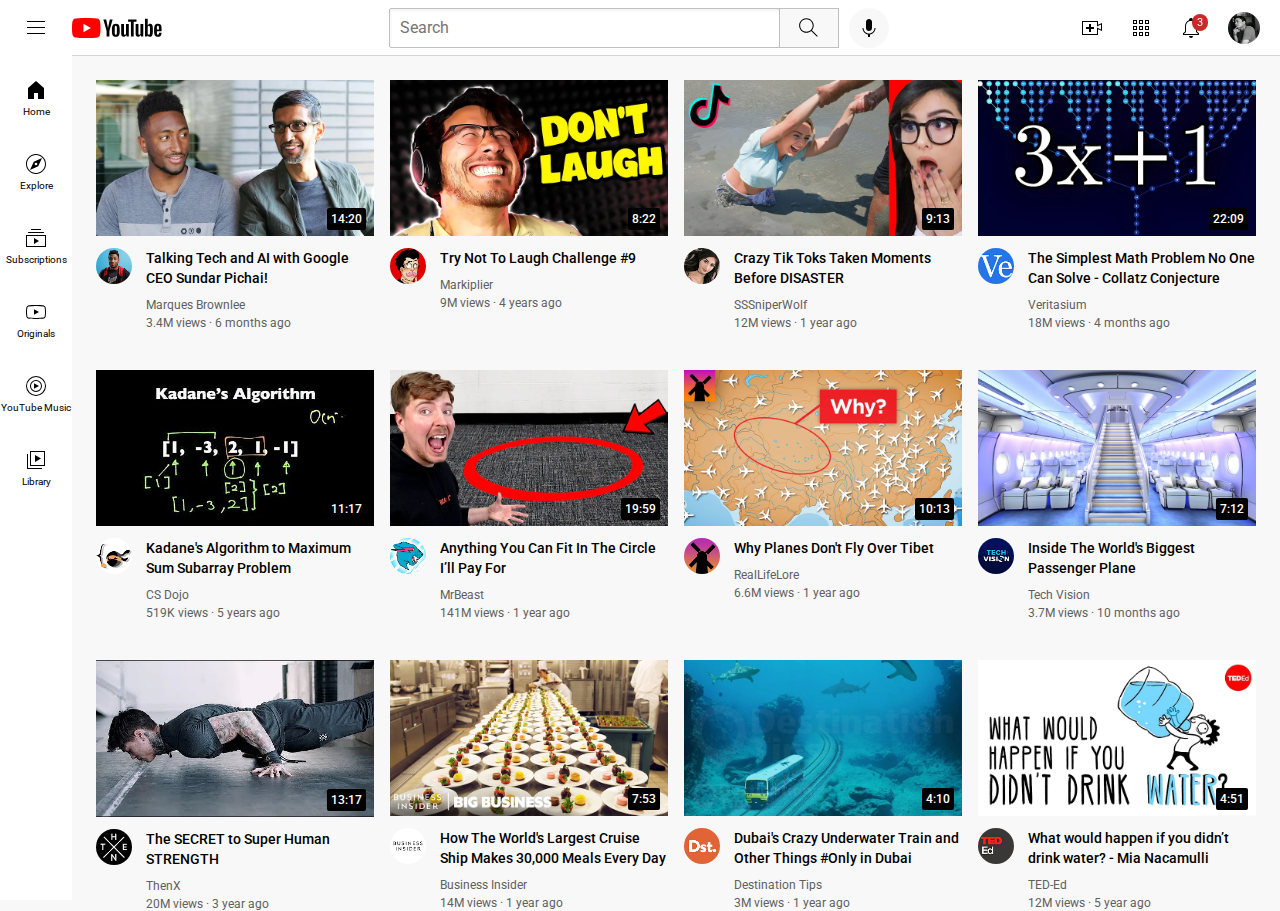
==== index.html @ 328d3a6a "youtube.html named as index.html now" ====
<!DOCTYPE html>
<html lang="en">

<head>
    <meta charset="UTF-8">
    <meta http-equiv="X-UA-Compatible" content="IE=edge">
    <meta name="viewport" content="width=device-width, initial-scale=1.0">
    <link rel="icon" type="image/png" sizes="32x32" href="icons/youtube-icon.png">
    <link rel="preconnect" href="https://fonts.googleapis.com">
    <link rel="preconnect" href="https://fonts.gstatic.com" crossorigin>
    <link href="https://fonts.googleapis.com/css2?family=Roboto:wght@400;500;700&display=swap" rel="stylesheet">
    <link rel="stylesheet" href="styles/video.css">
    <link rel="stylesheet" href="styles/header.css">
    <link rel="stylesheet" href="styles/general.css">
    <link rel="stylesheet" href="styles/sidebar.css">
    <title>YouTubeDummy.com</title>
</head>

<body>

    <div class="header">
        <div class="left-section">
            <img src="icons/hamburger-menu.svg" class="hamburger-menu">
            <img src="icons/youtube-logo.svg" class="youtube-logo">
        </div>
        <div class="middle-section">
            <input type="text" class="search-bar" placeholder="Search">
            <button class="search-btn">
                <img src="icons/search.svg" class="search-icon">
                <div class="tooltip">Search</div>
            </button>
            <button class="voice-search-btn">
                <img src="icons/voice-search-icon.svg" class="voice-search-icon">
                <div class="tooltip">Search with your voice</div>
            </button>
        </div>
        <div class="right-section">
            <div class="tooltip-wrapper">
                <img src="icons/upload.svg" class="upload-icon">
                <div class="tooltip">Create</div>
            </div>
            <div class="tooltip-wrapper">
                <img src="icons/youtube-apps.svg" class="youtube-apps-icon">
                <div class="tooltip">YouTube apps</div>
            </div>
            <div class="notifications-icon-container">
                <img src="icons/notifications.svg" class="notifications-icon">
                <div class="notifications-count">3</div>
                <div class="tooltip">Notifications</div>
            </div>
            <img src="channel-picture/my-channel.jpg" class="current-user-icon">
        </div>
    </div>

    <div class="sidebar">
        <div class="sidebar-link">
            <img src="icons/home.svg">
            <div>Home</div>
        </div>
        <div class="sidebar-link">
            <img src="icons/explore.svg">
            <div>Explore</div>
        </div>
        <div class="sidebar-link">
            <img src="icons/subscriptions.svg">
            <div>Subscriptions</div>
        </div>
        <div class="sidebar-link">
            <img src="icons/originals.svg">
            <div>Originals</div>
        </div>
        <div class="sidebar-link">
            <img src="icons/youtube-music.svg">
            <div>YouTube Music</div>
        </div>
        <div class="sidebar-link">
            <img src="icons/library.svg">
            <div>Library</div>
        </div>
    </div>

    <div class="video-grid">
        <div class="video-preview">

            <div class="thumbnail-row">
                <a href="https://www.youtube.com/watch?v=n2RNcPRtAiY&ab_channel=MarquesBrownlee" target="_blank"><img
                        src="thumbnails/thumbnail-1.webp" alt="thumbnail1" class="thumbnail"></a>
                <div class="video-time">14:20</div>
            </div>
            <div class="video-info-grid">
                <div class="channel-picutre"><a href="https://www.youtube.com/c/mkbhd" target="_blank"><img
                            class="profile-picture" src="channel-picture/channel-1.jpeg" alt="channel picture"></a>
                </div>
                <div class="video-info">
                    <a href="https://www.youtube.com/watch?v=n2RNcPRtAiY&ab_channel=MarquesBrownlee" target="_blank">
                        <p class="video-title">Talking Tech and AI with Google CEO Sundar Pichai!</p>
                    </a>
                    <a href="https://www.youtube.com/c/mkbhd" target="_blank">
                        <p class="video-author">Marques Brownlee</p>
                    </a>
                    <p class="video-stats">3.4M views &middot; 6 months ago</p>
                </div>
            </div>

        </div>

        <div class="video-preview">

            <div class="thumbnail-row">
                <a href="https://www.youtube.com/watch?v=mP0RAo9SKZk&ab_channel=Markiplier" target="_blank"><img
                        src="thumbnails/thumbnail-2.webp" alt="thumbnail2" class="thumbnail"></a>
                <div class="video-time">8:22</div>
            </div>
            <div class="video-info-grid">
                <div class="channel-picutre"><a href="https://www.youtube.com/c/markiplier" target="_blank"><img
                            class="profile-picture" src="channel-picture/channel-2.jpeg" alt="channel picture"></a>
                </div>
                <div class="video-info">
                    <a href="https://www.youtube.com/watch?v=mP0RAo9SKZk&ab_channel=Markiplier" target="_blank">
                        <p class="video-title">Try Not To Laugh Challenge #9</p>
                    </a>
                    <a href="https://www.youtube.com/c/markiplier" target="_blank">
                        <p class="video-author">Markiplier</p>
                    </a>
                    <p class="video-stats">9M views &middot; 4 years ago</p>
                </div>
            </div>

        </div>

        <div class="video-preview">

            <div class="thumbnail-row"><a href="https://www.youtube.com/watch?v=FgjPQQeTh1w&ab_channel=SSSniperWolf"
                    target="_blank"><img src="thumbnails/thumbnail-3.webp" alt="thumbnail3" class="thumbnail"></a>
                <div class="video-time">9:13</div>
            </div>
            <div class="video-info-grid">
                <div class="channel-picutre"><a href="https://www.youtube.com/user/SSSniperWolf" target="_blank"> <img
                            class="profile-picture" src="channel-picture/channel-3.jpeg" alt="channel picture"></a>
                </div>
                <div class="video-info">
                    <a href="https://www.youtube.com/watch?v=FgjPQQeTh1w&ab_channel=SSSniperWolf" target="_blank">
                        <p class="video-title">Crazy Tik Toks Taken Moments Before DISASTER</p>
                    </a>
                    <a href="https://www.youtube.com/user/SSSniperWolf" target="_blank">
                        <p class="video-author">SSSniperWolf</p>
                    </a>
                    <p class="video-stats">12M views &middot; 1 year ago</p>
                </div>
            </div>

        </div>

        <div class="video-preview">

            <div class="thumbnail-row">
                <a href="https://www.youtube.com/watch?v=094y1Z2wpJg&ab_channel=Veritasium" target="_blank"><img
                        src="thumbnails/thumbnail-4.webp" alt="thumbnail4" class="thumbnail"></a>
                <div class="video-time">22:09</div>
            </div>
            <div class="video-info-grid">
                <div class="channel-picutre">
                    <a href="https://www.youtube.com/c/veritasium" target="_blank"><img class="profile-picture"
                            src="channel-picture/channel-4.jpeg" alt="channel picture"></a>
                </div>
                <div class="video-info">
                    <a href="https://www.youtube.com/watch?v=094y1Z2wpJg&ab_channel=Veritasium" target="_blank">
                        <p class="video-title">The Simplest Math Problem No One Can Solve - Collatz Conjecture</p>
                    </a>
                    <a href="https://www.youtube.com/c/veritasium" target="_blank">
                        <p class="video-author">Veritasium</p>
                    </a>
                    <p class="video-stats">18M views &middot; 4 months ago</p>
                </div>
            </div>

        </div>

        <div class="video-preview">

            <div class="thumbnail-row"><a href="https://www.youtube.com/watch?v=86CQq3pKSUw&ab_channel=CSDojo"
                    target="_blank"><img src="thumbnails/thumbnail-5.webp" alt="thumbnail5" class="thumbnail"></a>
                <div class="video-time">11:17</div>
            </div>
            <div class="video-info-grid">
                <div class="channel-picutre">
                    <a href="https://www.youtube.com/c/CSDojo" target="_blank"><img class="profile-picture"
                            src="channel-picture/channel-5.jpeg" alt="channel picture"></a>
                </div>
                <div class="video-info">
                    <a href="https://www.youtube.com/watch?v=86CQq3pKSUw&ab_channel=CSDojo" target="_blank">
                        <p class="video-title">Kadane's Algorithm to Maximum Sum Subarray Problem</p>
                    </a>
                    <a href="https://www.youtube.com/c/CSDojo" target="_blank">
                        <p class="video-author">CS Dojo</p>
                    </a>
                    <p class="video-stats">519K views &middot; 5 years ago</p>
                </div>
            </div>

        </div>

        <div class="video-preview">
            <div class="thumbnail-row"><a href="https://www.youtube.com/watch?v=yXWw0_UfSFg&ab_channel=MrBeast"
                    target="_blank"><img src="thumbnails/thumbnail-6.webp" alt="thumbnail6" class="thumbnail"></a>
                <div class="video-time">19:59</div>
            </div>
            <div class="video-info-grid">
                <div class="channel-picutre">
                    <a href="https://www.youtube.com/channel/UCX6OQ3DkcsbYNE6H8uQQuVA" target="_blank"> <img
                            class="profile-picture" src="channel-picture/channel-6.jpeg" alt="channel picture"></a>
                </div>
                <div class="video-info">
                    <a href="https://www.youtube.com/watch?v=yXWw0_UfSFg&ab_channel=MrBeast" target="_blank">
                        <p class="video-title">Anything You Can Fit In The Circle I’ll Pay For</p>
                    </a>
                    <a href="https://www.youtube.com/channel/UCX6OQ3DkcsbYNE6H8uQQuVA" target="_blank">
                        <p class="video-author">MrBeast</p>
                    </a>
                    <p class="video-stats">141M views &middot; 1 year ago</p>
                </div>
            </div>

        </div>

        <div class="video-preview">

            <div class="thumbnail-row">
                <a href="https://www.youtube.com/watch?v=fNVa1qMbF9Y&ab_channel=RealLifeLore" target="_blank"><img
                        src="thumbnails/thumbnail-7.webp" alt="thumbnail7" class="thumbnail"></a>
                <div class="video-time">10:13</div>
            </div>
            <div class="video-info-grid">
                <div class="channel-picutre">
                    <a href="https://www.youtube.com/channel/UCP5tjEmvPItGyLhmjdwP7Ww" target="_blank"> <img
                            class="profile-picture" src="channel-picture/channel-7.jpeg" alt="channel picture"></a>
                </div>
                <div class="video-info">
                    <a href="https://www.youtube.com/watch?v=fNVa1qMbF9Y&ab_channel=RealLifeLore" target="_blank">
                        <p class="video-title">Why Planes Don't Fly Over Tibet</p>
                    </a>
                    <a href="https://www.youtube.com/channel/UCP5tjEmvPItGyLhmjdwP7Ww" target="_blank">
                        <p class="video-author">RealLifeLore</p>
                    </a>
                    <p class="video-stats">6.6M views &middot; 1 year ago</p>
                </div>
            </div>

        </div>

        <div class="video-preview">

            <div class="thumbnail-row">
                <a href="https://www.youtube.com/watch?v=lFm4EM1juls&ab_channel=TechVision" target="_blank"><img
                        src="thumbnails/thumbnail-8.webp" alt="thumbnail8" class="thumbnail"></a>
                <div class="video-time">7:12</div>
            </div>
            <div class="video-info-grid">
                <div class="channel-picutre">
                    <a href="https://www.youtube.com/channel/UCHAK6CyegY22Zj2GWrcaIxg" target="_blank"> <img
                            class="profile-picture" src="channel-picture/channel-8.jpeg" alt="channel picture"></a>
                </div>
                <div class="video-info">
                    <a href="https://www.youtube.com/watch?v=lFm4EM1juls&ab_channel=TechVision" target="_blank">
                        <p class="video-title">Inside The World's Biggest Passenger Plane</p>
                    </a>
                    <a href="https://www.youtube.com/channel/UCHAK6CyegY22Zj2GWrcaIxg" target="_blank">
                        <p class="video-author">Tech Vision</p>
                    </a>
                    <p class="video-stats">3.7M views &middot; 10 months ago</p>
                </div>
            </div>

        </div>

        <div class="video-preview">

            <div class="thumbnail-row">
                <a href="https://www.youtube.com/watch?v=ixmxOlcrlUc" target="_blank"><img
                        src="thumbnails/thumbnail-9.webp" alt="thumbnail9" class="thumbnail"></a>
                <div class="video-time">13:17</div>
            </div>
            <div class="video-info-grid">
                <div class="channel-picutre">
                    <a href="https://www.youtube.com/c/OFFICIALTHENXSTUDIOS" target="_blank"> <img
                            class="profile-picture" src="channel-picture/channel-9.jpeg" alt="channel picture"></a>
                </div>
                <div class="video-info">
                    <a href="https://www.youtube.com/watch?v=ixmxOlcrlUc" target="_blank">
                        <p class="video-title">The SECRET to Super Human STRENGTH</p>
                    </a>
                    <a href="https://www.youtube.com/c/OFFICIALTHENXSTUDIOS" target="_blank">
                        <p class="video-author">ThenX</p>
                    </a>
                    <p class="video-stats">20M views &middot; 3 year ago</p>
                </div>
            </div>

        </div>


        <div class="video-preview">

            <div class="thumbnail-row">
                <a href="https://www.youtube.com/watch?v=R2vXbFp5C9o&ab_channel=BusinessInsider" target="_blank"><img
                        src="thumbnails/thumbnail-10.webp" alt="thumbnail10" class="thumbnail"></a>
                <div class="video-time">7:53</div>
            </div>
            <div class="video-info-grid">
                <div class="channel-picutre">
                    <a href="https://www.youtube.com/watch?v=R2vXbFp5C9o&ab_channel=BusinessInsider" target="_blank">
                        <img class="profile-picture" src="channel-picture/channel-10.jpeg" alt="channel picture"></a>
                </div>
                <div class="video-info">
                    <a href="https://www.youtube.com/watch?v=R2vXbFp5C9o&ab_channel=BusinessInsider" target="_blank">
                        <p class="video-title">How The World's Largest Cruise Ship Makes 30,000 Meals Every Day</p>
                    </a>
                    <a href="https://www.youtube.com/user/businessinsider" target="_blank">
                        <p class="video-author">Business Insider</p>
                    </a>
                    <p class="video-stats">14M views &middot; 1 year ago</p>
                </div>
            </div>

        </div>


        <div class="video-preview">

            <div class="thumbnail-row">
                <a href="https://www.youtube.com/watch?v=0nZuYyXET3s&ab_channel=DestinationTips" target="_blank"><img
                        src="thumbnails/thumbnail-11.webp" alt="thumbnail11" class="thumbnail"></a>
                <div class="video-time">4:10</div>
            </div>
            <div class="video-info-grid">
                <div class="channel-picutre">
                    <a href="https://www.youtube.com/c/Destinationtips" target="_blank"> <img class="profile-picture"
                            src="channel-picture/channel-11.jpeg" alt="channel picture"></a>
                </div>
                <div class="video-info">
                    <a href="https://www.youtube.com/watch?v=0nZuYyXET3s&ab_channel=DestinationTips" target="_blank">
                        <p class="video-title">Dubai's Crazy Underwater Train and Other Things #Only in Dubai</p>
                    </a>
                    <a href="https://www.youtube.com/c/Destinationtips" target="_blank">
                        <p class="video-author">Destination Tips</p>
                    </a>
                    <p class="video-stats">3M views &middot; 1 year ago</p>
                </div>
            </div>

        </div>


        <div class="video-preview">

            <div class="thumbnail-row">
                <a href="https://www.youtube.com/watch?v=9iMGFqMmUFs&ab_channel=TED-Ed" target="_blank"><img
                        src="thumbnails/thumbnail-12.webp" alt="thumbnail12" class="thumbnail"></a>
                <div class="video-time">4:51</div>
            </div>
            <div class="video-info-grid">
                <div class="channel-picutre">
                    <a href="https://www.youtube.com/teded" target="_blank"><img class="profile-picture"
                            src="channel-picture/channel-12.jpeg" alt="channel picture"></a>
                </div>
                <div class="video-info">
                    <a href="https://www.youtube.com/watch?v=9iMGFqMmUFs&ab_channel=TED-Ed" target="_blank">
                        <p class="video-title">What would happen if you didn’t drink water? - Mia Nacamulli</p>
                    </a>
                    <a href="https://www.youtube.com/teded" target="_blank">
                        <p class="video-author">TED-Ed</p>
                    </a>
                    <p class="video-stats">12M views &middot; 5 year ago</p>
                </div>
            </div>

        </div>
    </div>

    <script src="js/app.js"></script>
</body>

</html>
---- styles/video.css ----
.video-preview {
    /* width: 300px; */
    /* display: inline-block;
    vertical-align: top;
    margin-right: 15px; */
}

.thumbnail {
    width: 100%;
    
}

.video-stats,
.video-author {
    font-size: 12px;
    color: rgb(96, 96, 96);
}

.video-author {
    margin-bottom: 4px;
}

.video-title {
    /* width: 300px; */
    margin-top: 0;
    font-size: 14px;
    font-weight: 500;
    line-height: 20px;
    margin-bottom: 10px;
}

.video-info a {
    text-decoration: none;
    color: black;
}

.profile-picture {
    width: 36px;
    border-radius: 50%;
}

.thumbnail-row {
    margin-bottom: 8px;
    position: relative;
}

.video-info-grid {
    display: grid;
    grid-template-columns: 50px 1fr;
}

.video-grid {
    display: grid;
    grid-template-columns: 1fr 1fr 1fr 1fr;
    column-gap: 16px;
    row-gap: 40px;
}

@media (max-width:600px) {
    .video-grid {
        grid-template-columns: 1fr 1fr;
    }
}

@media (max-width: 601px) and (mind-width:999px) {
    .video-grid {
        grid-template-columns: 1fr 1fr 1fr;
    }
}

@media (min-width:1000px) {
    .video-grid {
        grid-template-columns: 1fr 1fr 1fr 1fr;
    }
}

.video-time {
    background-color: black;
    color: #fff;
    position: absolute;
    right: 8px;
    bottom: 10px;
    padding: 4px 4px;
    font-size: 12px;
    font-family: Roboto, Arial;
    font-weight: 500;
    border-radius: 2px;
}

.thumbnail, .video-title, .video-author {
    cursor: pointer;
}
---- styles/header.css ----
.header {
    height: 55px;
    display: flex;
    flex-direction: row;
    justify-content: space-between;
    position: fixed;
    top: 0;
    left: 0;
    right: 0;
    background-color: #fff;
    border-bottom: 1px solid rgb(219, 211, 211);
    z-index: 100;
}

.left-section {
    align-items: center;
    display: flex;
    
}
.middle-section {
    flex: 1;
    margin-left: 70px;
    margin-right: 35px;
    max-width: 500px;
    display: flex;
    align-items: center;
}

.right-section {
    width: 200px;
    display: flex;
    align-items: center;
    justify-content: space-between;
    flex-shrink: 0;
}

.hamburger-menu {
    height: 24px;
    margin-left: 24px;
    margin-right: 24px;
}

.youtube-logo {
    height: 20px;
}

.search-btn {
    height: 40px;
    width: 60px;
    background-color: #f8f8f8;
    border: 1px solid rgb(192, 192, 192);
    margin-left: -1px;
    margin-right: 10px;
}

.voice-search-btn {
    height: 40px;
    width: 40px;
    border-radius: 20px;
    border: none;
    background-color: #f8f8f8;
}

.search-bar {
    flex: 1;
    height: 36px;
    padding-left: 10px;
    font-size: 16px;
    border: 1px solid rgb(192, 192, 192);
    border-radius: 2px;
    box-shadow: inset 1px 2px 3px rgba(0, 0, 0, 0.05);
    width: 0;
}

.search-bar::placeholder {
    font-family: Roboto, Arial;
    font-size: 16px;
}

.search-icon {
    height: 25px;
}

.voice-search-icon {
    height: 24px;
}

.upload-icon {
    height: 24px;
}

.youtube-apps-icon {
    height: 24px;
}

.notifications-icon {
    height: 24px;
}

/* .notifications-icon-container {
    position: relative;
} */
.notifications-count {
    position: absolute;
    background-color: rgb(201, 41, 41);
    top: -2px;
    right: -5px;
    color: #fff;
    font-family: Roboto, Arial;
    font-size: 11px;
    padding: 2px 5px;
    border-radius: 10px;
}

.current-user-icon {
    height: 32px;
    width: 32px;
    object-fit: cover;
    border-radius: 16px;
    margin-right: 20px;
    object-position: top;
}

.search-btn .tooltip, .voice-search-btn .tooltip, .tooltip-wrapper .tooltip, .notifications-icon-container .tooltip {
    position: absolute;
    background-color: gray;
    color: white;
    padding: 4px 8px;
    border-radius: 2px;
    font-size: 12px;
    bottom: -30px;
    opacity: 0;
    pointer-events: none;
    transition: opacity 0.15s;
    white-space: nowrap;
}

.search-btn:hover .tooltip, .voice-search-btn:hover .tooltip, .tooltip-wrapper:hover .tooltip, .notifications-icon-container:hover .tooltip {
    opacity: 1;
}

.search-btn, .voice-search-btn, .tooltip-wrapper, .notifications-icon-container {
    position: relative;
    display: flex;
    flex-direction: column;
    justify-content: center;
    align-items: center;
    font-family: Roboto, Arial;
}
---- styles/general.css ----
p {
    font-family: Roboto, Arial;
    margin-top: 0;
    margin-bottom: 0;
}

body {
    margin: 0;
    padding-left: 96px;
    padding-top: 80px;
    padding-right: 24px;
    background-color: rgb(248, 248, 248);
}
---- styles/sidebar.css ----
.sidebar {
    position: fixed;
    left: 0;
    bottom: 0;
    top: 55px;
    background-color: #fff;
    width: 72px;
    z-index: 200;
    padding-top: 5px;
}

.sidebar-link {    
    height: 74px;
    transition: background-color 0.15s;
    display: flex;
    flex-direction: column;
    justify-content: center;
    align-items: center;
    cursor: pointer;
}

.sidebar-link:hover{
    background-color: rgb(232, 225, 225);
}

.sidebar-link img {
    height: 24px;
    margin-bottom: 4px;
}

.sidebar-link div {
    font-family: Roboto, Arial;
    font-size: 10px;
}
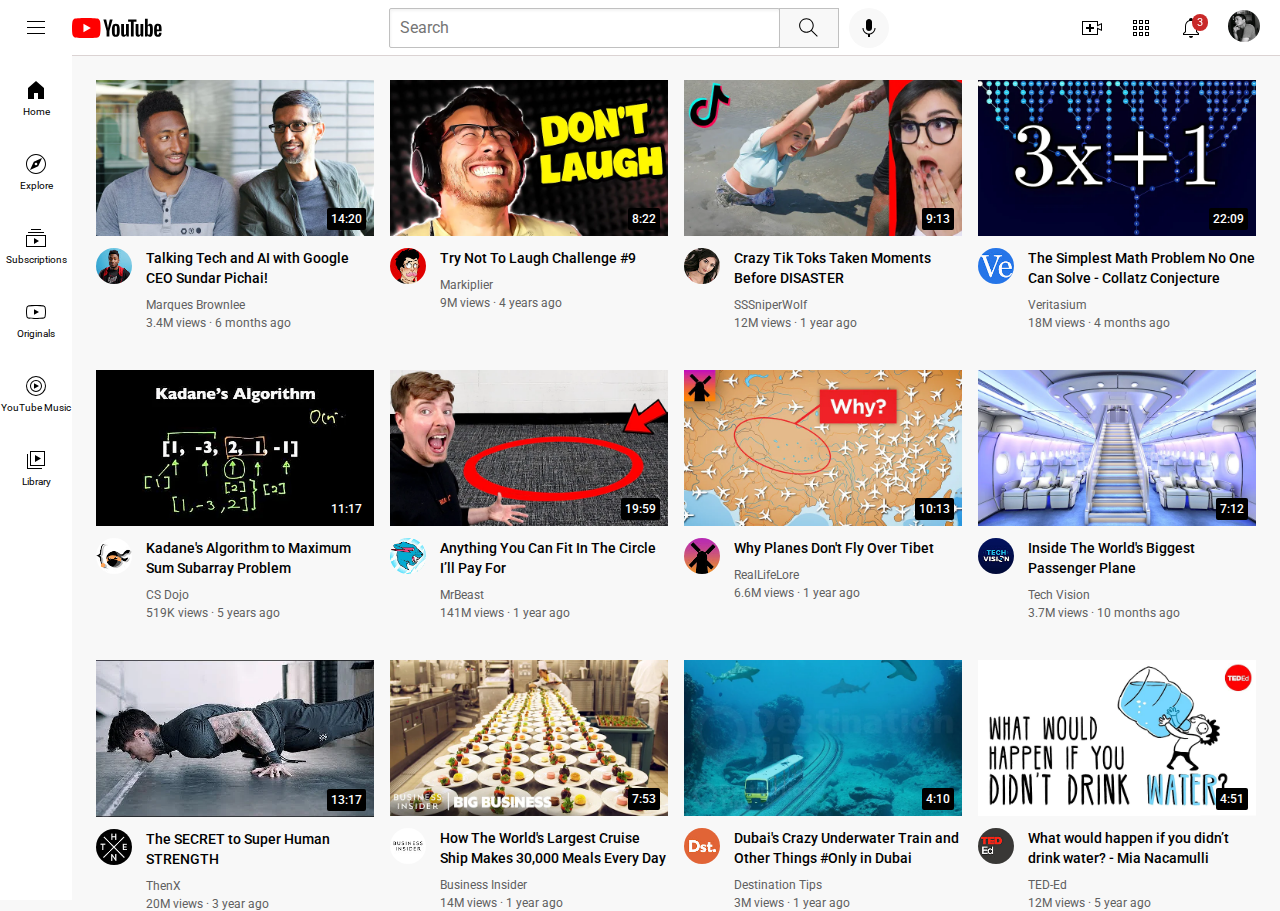
==== commit 5aab4740: "header.css updated" ====
--- a/index.html
+++ b/index.html
@@ -48,7 +48,7 @@
                 <div class="notifications-count">3</div>
                 <div class="tooltip">Notifications</div>
             </div>
-            <img src="channel-picture/my-channel.jpg" class="current-user-icon">
+            <a href="https://github.com/shann592" target="_blank"><img src="channel-picture/my-channel.jpg" class="current-user-icon"></a>
         </div>
     </div>
 
--- a/styles/header.css
+++ b/styles/header.css
@@ -120,6 +120,7 @@
     border-radius: 16px;
     margin-right: 20px;
     object-position: top;
+    cursor: pointer;
 }
 
 .search-btn .tooltip, .voice-search-btn .tooltip, .tooltip-wrapper .tooltip, .notifications-icon-container .tooltip {
